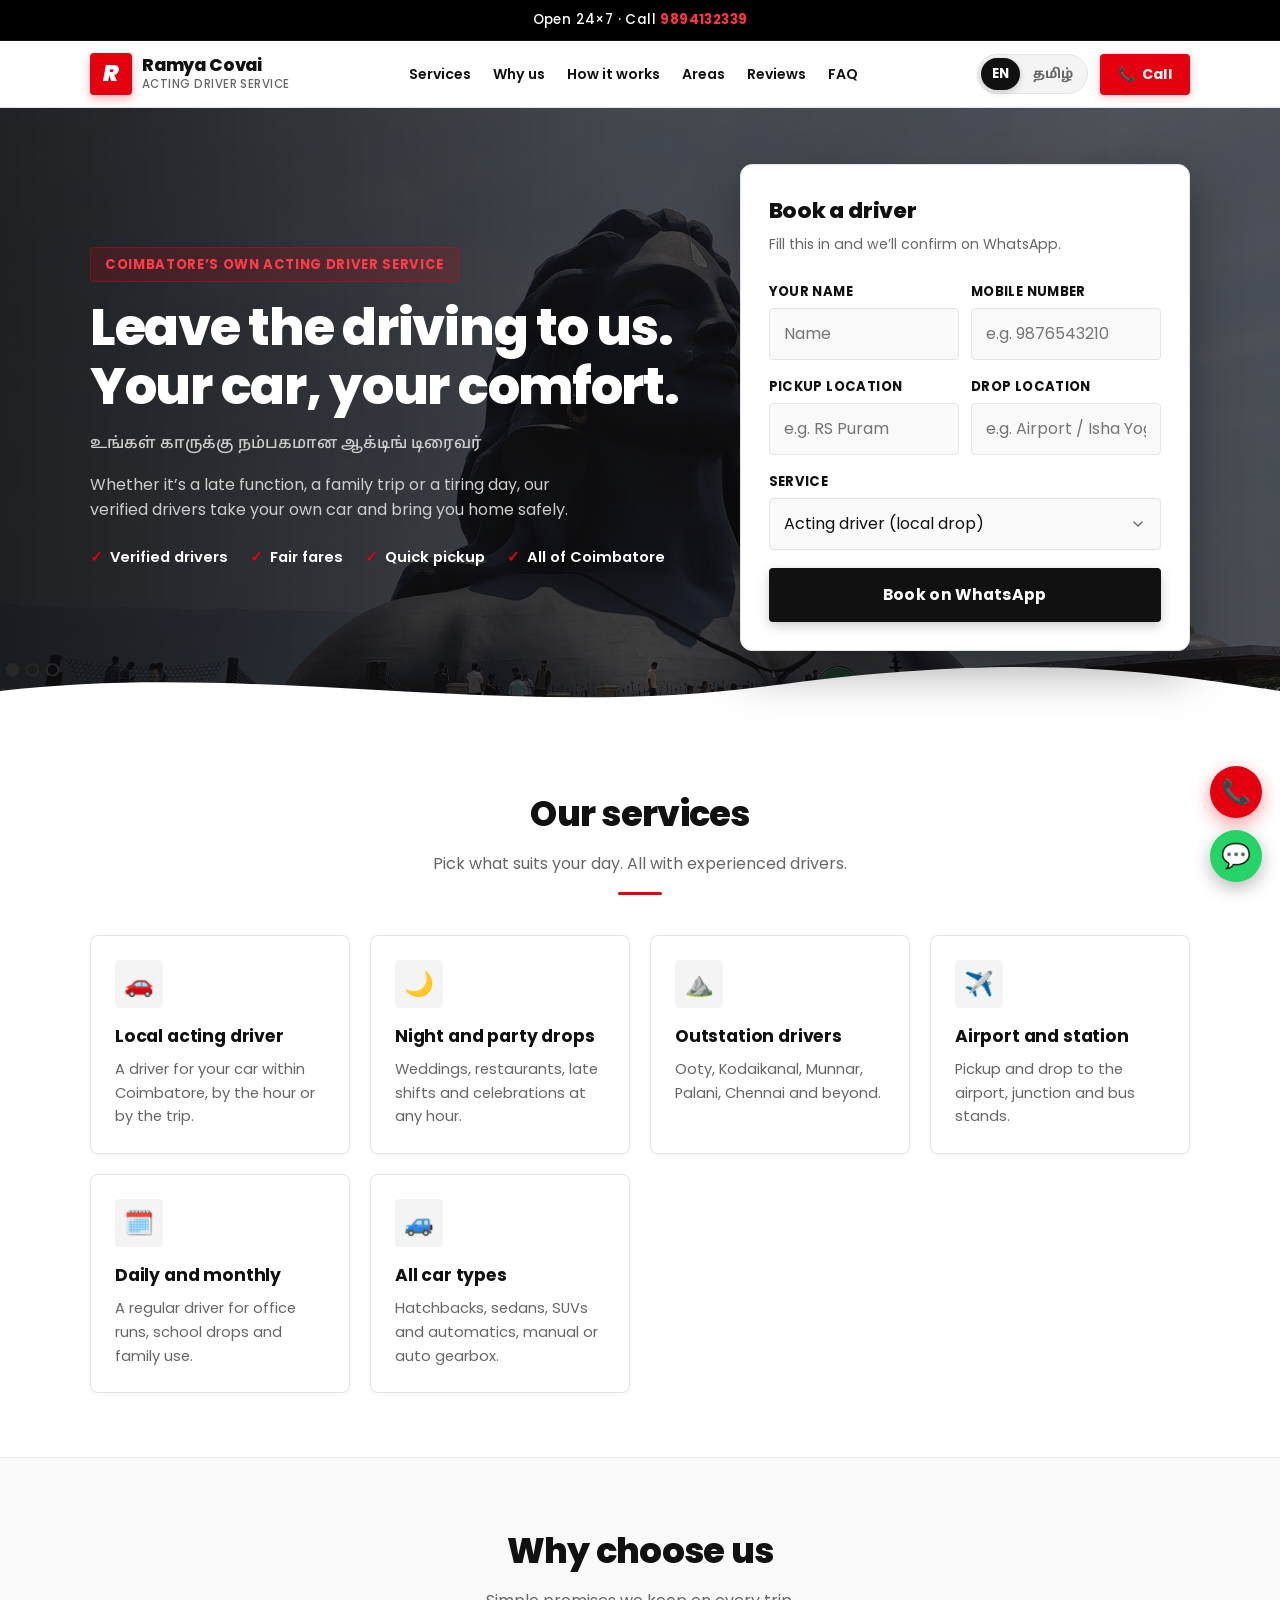
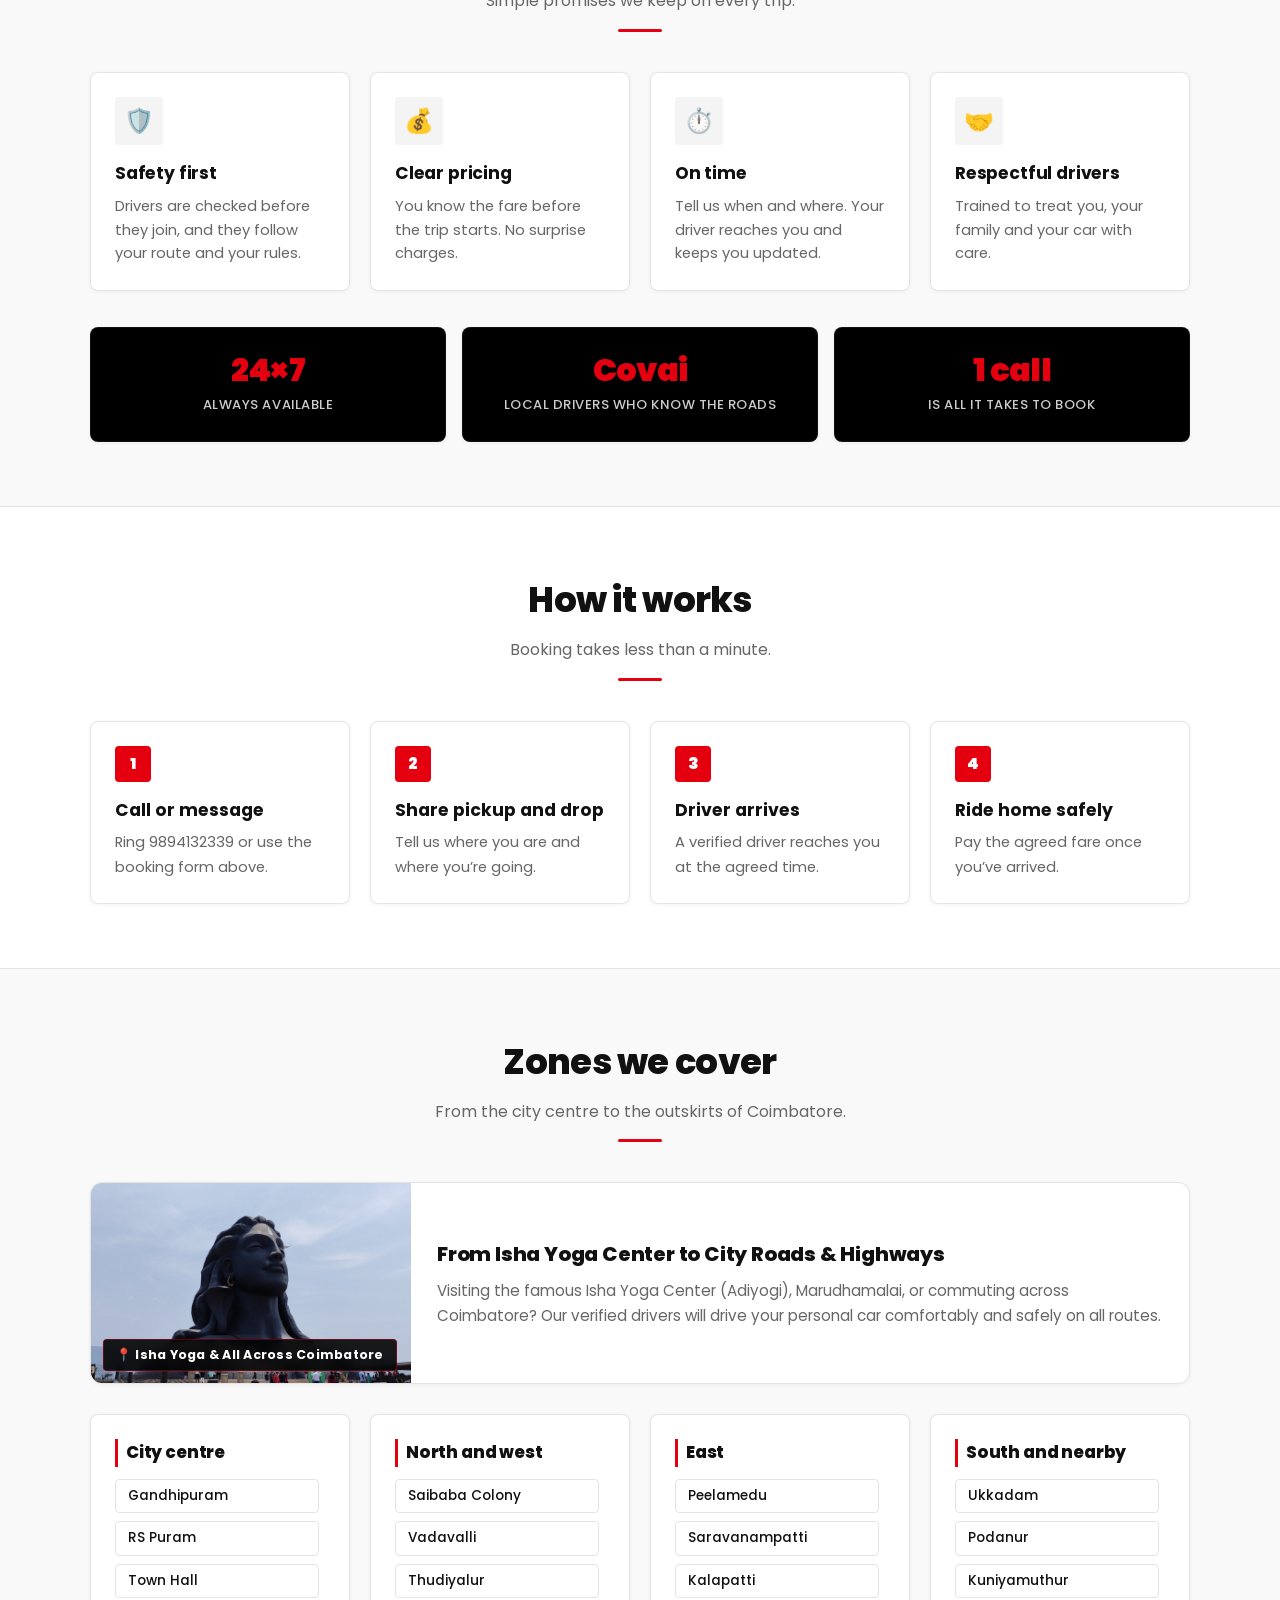
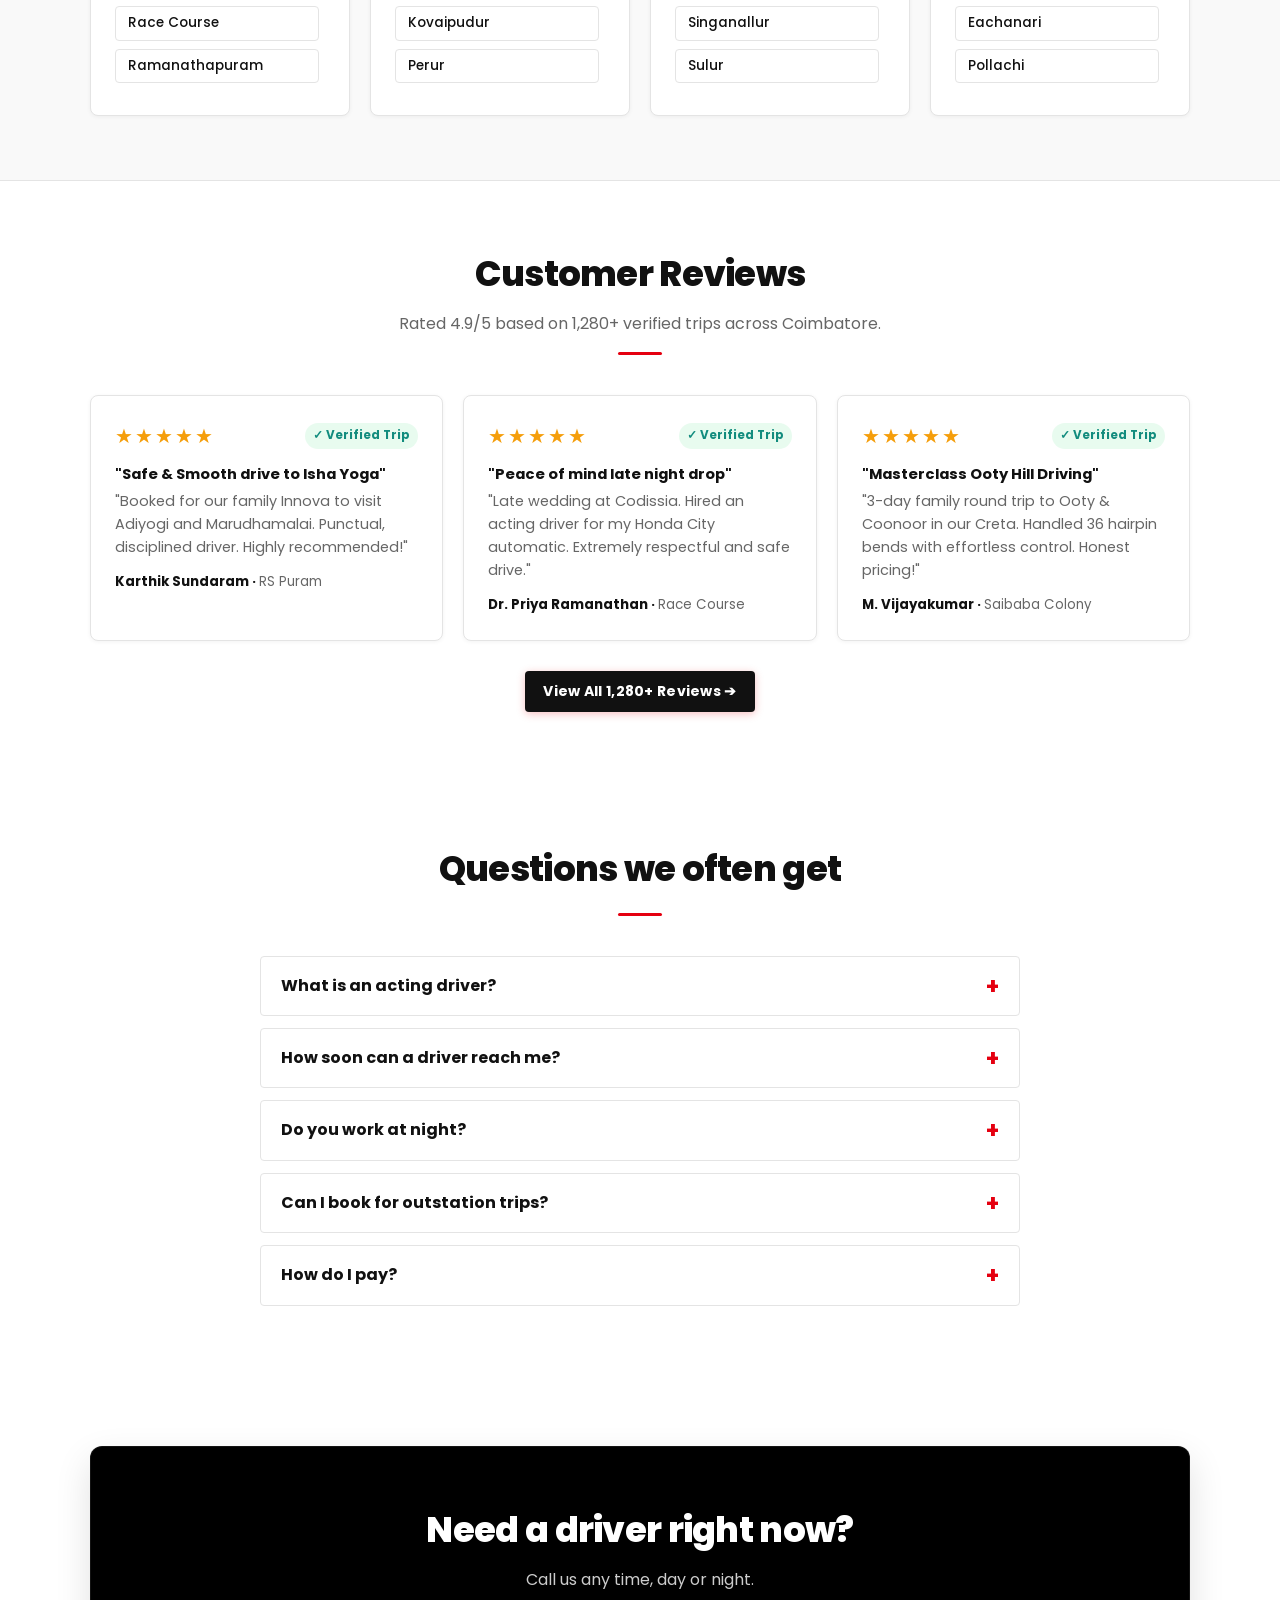
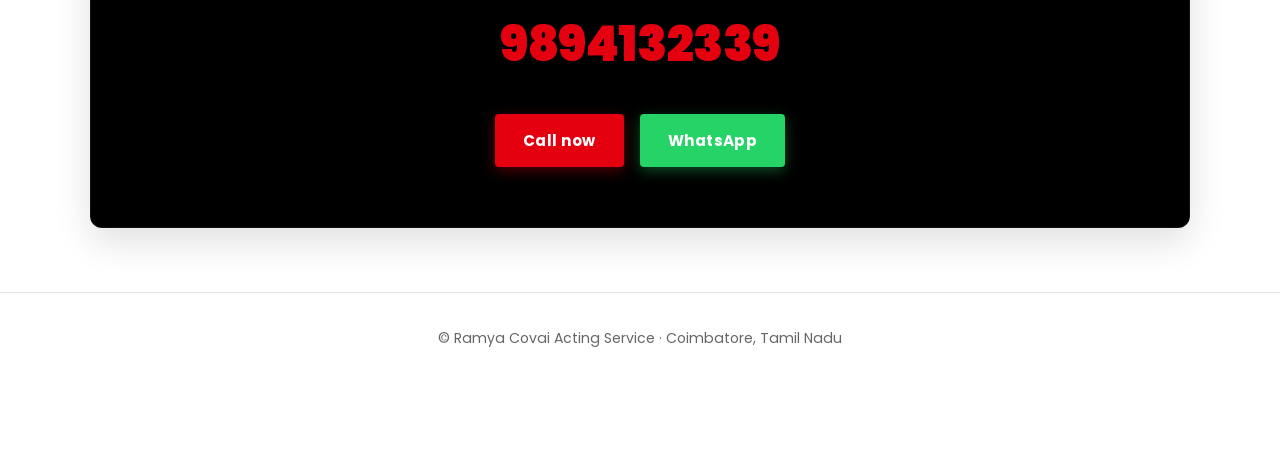
==== index.html @ 8f649f9e "first commit" ====
<!DOCTYPE html>
<html lang="en">
<head>
<meta charset="utf-8">
<meta name="viewport" content="width=device-width, initial-scale=1, viewport-fit=cover">
<title>Ramya Covai Acting Service – Acting Drivers in Coimbatore</title>
<meta name="description" content="Book a trusted acting driver in Coimbatore for your own car. Call or WhatsApp 9894132339. Available 24/7.">
<link rel="preconnect" href="https://fonts.googleapis.com">
<link rel="preconnect" href="https://fonts.gstatic.com" crossorigin>
<link rel="stylesheet" href="https://fonts.googleapis.com/css2?family=Noto+Sans+Tamil:wght@400;500;600;700;800&family=Poppins:wght@400;600;700;800&display=swap">
<link rel="stylesheet" href="style.css">
</head>
<body>
<div class="top">Open 24×7 · Call <a href="tel:+919894132339">9894132339</a></div>
<nav id="navbar">
  <div class="wrap nav-container">
    <a class="logo" href="#top">
      <i>R</i>
      <div class="logo-text">
        <span class="logo-brand">Ramya Covai</span>
        <small class="logo-sub">Acting Driver Service</small>
      </div>
    </a>
    
    <div class="nav-menu" id="navMenu">
      <div class="links">
        <a href="#services">Services</a>
        <a href="#why">Why us</a>
        <a href="#how">How it works</a>
        <a href="#zones">Areas</a>
        <a href="reviews.html">Reviews</a>
        <a href="#faq">FAQ</a>
      </div>
    </div>

    <div class="nav-actions">
      <div class="lang-switcher" aria-label="Language Switcher">
        <a href="index.html" class="lang-btn active" title="English">EN</a>
        <a href="tamil.html" class="lang-btn" title="தமிழ் (Tamil)">தமிழ்</a>
      </div>
      <a class="pill nav-call" href="tel:+919894132339" title="Call">
        <span class="call-icon">📞</span>
        <span class="call-text">Call</span>
      </a>
      <button class="nav-toggle" id="navToggle" aria-label="Toggle menu" aria-expanded="false">
        <span class="bar"></span>
        <span class="bar"></span>
        <span class="bar"></span>
      </button>
    </div>
  </div>
</nav>

<div class="hero" id="top">
  <div class="wrap">
    <div>
      <span class="tag">Coimbatore’s own acting driver service</span>
      <h1>Leave the driving to us. Your car, your comfort.</h1>
      <p class="ta">உங்கள் காருக்கு நம்பகமான ஆக்டிங் டிரைவர்</p>
      <p>Whether it’s a late function, a family trip or a tiring day, our verified drivers take your own car and bring you home safely.</p>
      <ul class="ticks">
        <li>Verified drivers</li>
        <li>Fair fares</li>
        <li>Quick pickup</li>
        <li>All of Coimbatore</li>
      </ul>
    </div>
    <div class="form">
      <h2>Book a driver</h2>
      <p>Fill this in and we’ll confirm on WhatsApp.</p>
      
      <div class="form-row">
        <div class="form-group">
          <label for="n">Your name</label>
          <input id="n" type="text" placeholder="Name" autocomplete="name">
        </div>
        <div class="form-group">
          <label for="p">Mobile number</label>
          <input id="p" type="tel" placeholder="e.g. 9876543210" autocomplete="tel">
        </div>
      </div>

      <div class="form-row">
        <div class="form-group">
          <label for="l">Pickup location</label>
          <input id="l" type="text" placeholder="e.g. RS Puram">
        </div>
        <div class="form-group">
          <label for="d">Drop location</label>
          <input id="d" type="text" placeholder="e.g. Airport / Isha Yoga">
        </div>
      </div>

      <div class="form-group">
        <label for="s">Service</label>
        <select id="s">
          <option>Acting driver (local drop)</option>
          <option>Night / party drop</option>
          <option>Outstation trip</option>
          <option>Airport / railway station</option>
          <option>Daily or monthly driver</option>
        </select>
      </div>

      <button class="go" id="book">Book on WhatsApp</button>
    </div>
  </div>
  <svg class="road" viewBox="0 0 1000 70" preserveAspectRatio="none" aria-hidden="true">
    <path d="M0 40 C200 10 400 70 600 35 S900 20 1000 40 V70 H0Z" fill="var(--bg)"/>
  </svg>
</div>

<section id="services">
  <div class="wrap">
    <div class="h">
      <h2>Our services</h2>
      <p>Pick what suits your day. All with experienced drivers.</p>
      <b></b>
    </div>
    <div class="grid">
      <div class="card">
        <div class="ic">🚗</div>
        <h3>Local acting driver</h3>
        <p>A driver for your car within Coimbatore, by the hour or by the trip.</p>
      </div>
      <div class="card">
        <div class="ic">🌙</div>
        <h3>Night and party drops</h3>
        <p>Weddings, restaurants, late shifts and celebrations at any hour.</p>
      </div>
      <div class="card">
        <div class="ic">⛰️</div>
        <h3>Outstation drivers</h3>
        <p>Ooty, Kodaikanal, Munnar, Palani, Chennai and beyond.</p>
      </div>
      <div class="card">
        <div class="ic">✈️</div>
        <h3>Airport and station</h3>
        <p>Pickup and drop to the airport, junction and bus stands.</p>
      </div>
      <div class="card">
        <div class="ic">🗓️</div>
        <h3>Daily and monthly</h3>
        <p>A regular driver for office runs, school drops and family use.</p>
      </div>
      <div class="card">
        <div class="ic">🚙</div>
        <h3>All car types</h3>
        <p>Hatchbacks, sedans, SUVs and automatics, manual or auto gearbox.</p>
      </div>
    </div>
  </div>
</section>

<section class="alt" id="why">
  <div class="wrap">
    <div class="h">
      <h2>Why choose us</h2>
      <p>Simple promises we keep on every trip.</p>
      <b></b>
    </div>
    <div class="grid">
      <div class="card">
        <div class="ic">🛡️</div>
        <h3>Safety first</h3>
        <p>Drivers are checked before they join, and they follow your route and your rules.</p>
      </div>
      <div class="card">
        <div class="ic">💰</div>
        <h3>Clear pricing</h3>
        <p>You know the fare before the trip starts. No surprise charges.</p>
      </div>
      <div class="card">
        <div class="ic">⏱️</div>
        <h3>On time</h3>
        <p>Tell us when and where. Your driver reaches you and keeps you updated.</p>
      </div>
      <div class="card">
        <div class="ic">🤝</div>
        <h3>Respectful drivers</h3>
        <p>Trained to treat you, your family and your car with care.</p>
      </div>
    </div>
    <div class="stats">
      <div class="stat"><strong>24×7</strong><span>Always available</span></div>
      <div class="stat"><strong>Covai</strong><span>Local drivers who know the roads</span></div>
      <div class="stat"><strong>1 call</strong><span>Is all it takes to book</span></div>
    </div>
  </div>
</section>

<section id="how">
  <div class="wrap">
    <div class="h">
      <h2>How it works</h2>
      <p>Booking takes less than a minute.</p>
      <b></b>
    </div>
    <div class="steps">
      <div class="step">
        <h3>Call or message</h3>
        <p>Ring 9894132339 or use the booking form above.</p>
      </div>
      <div class="step">
        <h3>Share pickup and drop</h3>
        <p>Tell us where you are and where you’re going.</p>
      </div>
      <div class="step">
        <h3>Driver arrives</h3>
        <p>A verified driver reaches you at the agreed time.</p>
      </div>
      <div class="step">
        <h3>Ride home safely</h3>
        <p>Pay the agreed fare once you’ve arrived.</p>
      </div>
    </div>
  </div>
</section>

<section class="alt" id="zones">
  <div class="wrap">
    <div class="h">
      <h2>Zones we cover</h2>
      <p>From the city centre to the outskirts of Coimbatore.</p>
      <b></b>
    </div>

    <!-- Coimbatore City & Isha Yoga Showcase Banner -->
    <div class="city-banner">
      <div class="city-banner-img">
        <img src="images/isha-yogi-hero.jpg" alt="Isha Yoga Adiyogi Center Coimbatore - Ramya Covai Acting Drivers" loading="lazy">
        <span class="city-badge">📍 Isha Yoga & All Across Coimbatore</span>
      </div>
      <div class="city-banner-content">
        <h3>From Isha Yoga Center to City Roads & Highways</h3>
        <p>Visiting the famous Isha Yoga Center (Adiyogi), Marudhamalai, or commuting across Coimbatore? Our verified drivers will drive your personal car comfortably and safely on all routes.</p>
      </div>
    </div>

    <div class="zones">
      <div class="card zone">
        <h3>City centre</h3>
        <span>Gandhipuram</span><span>RS Puram</span><span>Town Hall</span><span>Race Course</span><span>Ramanathapuram</span>
      </div>
      <div class="card zone">
        <h3>North and west</h3>
        <span>Saibaba Colony</span><span>Vadavalli</span><span>Thudiyalur</span><span>Kovaipudur</span><span>Perur</span>
      </div>
      <div class="card zone">
        <h3>East</h3>
        <span>Peelamedu</span><span>Saravanampatti</span><span>Kalapatti</span><span>Singanallur</span><span>Sulur</span>
      </div>
      <div class="card zone">
        <h3>South and nearby</h3>
        <span>Ukkadam</span><span>Podanur</span><span>Kuniyamuthur</span><span>Eachanari</span><span>Pollachi</span>
      </div>
    </div>
  </div>
</section>

<section id="reviews">
  <div class="wrap">
    <div class="h">
      <h2>Customer Reviews</h2>
      <p>Rated 4.9/5 based on 1,280+ verified trips across Coimbatore.</p>
      <b></b>
    </div>
    <div class="grid" style="grid-template-columns: repeat(auto-fit, minmax(280px, 1fr));">
      <div class="card">
        <div style="display:flex; justify-content:space-between; align-items:center; margin-bottom:10px;">
          <div class="stars" style="margin:0;">★★★★★</div>
          <span class="verified-tag">✓ Verified Trip</span>
        </div>
        <p style="font-weight:700; color:var(--ink); margin-bottom:4px;">"Safe & Smooth drive to Isha Yoga"</p>
        <p style="font-size:0.9rem; color:var(--muted); margin-bottom:12px;">"Booked for our family Innova to visit Adiyogi and Marudhamalai. Punctual, disciplined driver. Highly recommended!"</p>
        <small style="color:var(--ink); font-weight:700;">Karthik Sundaram · <span style="color:var(--muted); font-weight:400;">RS Puram</span></small>
      </div>

      <div class="card">
        <div style="display:flex; justify-content:space-between; align-items:center; margin-bottom:10px;">
          <div class="stars" style="margin:0;">★★★★★</div>
          <span class="verified-tag">✓ Verified Trip</span>
        </div>
        <p style="font-weight:700; color:var(--ink); margin-bottom:4px;">"Peace of mind late night drop"</p>
        <p style="font-size:0.9rem; color:var(--muted); margin-bottom:12px;">"Late wedding at Codissia. Hired an acting driver for my Honda City automatic. Extremely respectful and safe drive."</p>
        <small style="color:var(--ink); font-weight:700;">Dr. Priya Ramanathan · <span style="color:var(--muted); font-weight:400;">Race Course</span></small>
      </div>

      <div class="card">
        <div style="display:flex; justify-content:space-between; align-items:center; margin-bottom:10px;">
          <div class="stars" style="margin:0;">★★★★★</div>
          <span class="verified-tag">✓ Verified Trip</span>
        </div>
        <p style="font-weight:700; color:var(--ink); margin-bottom:4px;">"Masterclass Ooty Hill Driving"</p>
        <p style="font-size:0.9rem; color:var(--muted); margin-bottom:12px;">"3-day family round trip to Ooty & Coonoor in our Creta. Handled 36 hairpin bends with effortless control. Honest pricing!"</p>
        <small style="color:var(--ink); font-weight:700;">M. Vijayakumar · <span style="color:var(--muted); font-weight:400;">Saibaba Colony</span></small>
      </div>
    </div>
    <div style="text-align: center; margin-top: 30px;">
      <a href="reviews.html" class="pill" style="background:var(--dark); color:#fff;">View All 1,280+ Reviews ➔</a>
    </div>
  </div>
</section>

<section id="faq">
  <div class="wrap">
    <div class="h">
      <h2>Questions we often get</h2>
      <b></b>
    </div>
    <details>
      <summary>What is an acting driver?</summary>
      <p>A professional driver who drives your own car for you, so you can travel without driving yourself.</p>
    </details>
    <details>
      <summary>How soon can a driver reach me?</summary>
      <p>It depends on your area and the time of day. Call 9894132339 and we’ll tell you the pickup time right away.</p>
    </details>
    <details>
      <summary>Do you work at night?</summary>
      <p>Yes. We are available 24×7, including late nights and early mornings.</p>
    </details>
    <details>
      <summary>Can I book for outstation trips?</summary>
      <p>Yes. Tell us your route and number of days and we’ll quote a fair price.</p>
    </details>
    <details>
      <summary>How do I pay?</summary>
      <p>You pay the agreed fare at the end of the trip. Confirm the payment method when you book.</p>
    </details>
  </div>
</section>

<section>
  <div class="wrap">
    <div class="cta">
      <h2>Need a driver right now?</h2>
      <p>Call us any time, day or night.</p>
      <a class="n" href="tel:+919894132339">9894132339</a>
      <a class="b c1" href="tel:+919894132339">Call now</a>
      <a class="b c2" href="https://wa.me/919894132339?text=Hi%2C%20I%20need%20an%20acting%20driver%20in%20Coimbatore">WhatsApp</a>
    </div>
  </div>
</section>

<footer>
  <div class="wrap">© Ramya Covai Acting Service · Coimbatore, Tamil Nadu</div>
</footer>

<div class="wa">
  <a class="p" href="tel:+919894132339" aria-label="Call">📞</a>
  <a class="w" href="https://wa.me/919894132339?text=Hi%2C%20I%20need%20an%20acting%20driver" aria-label="WhatsApp">💬</a>
</div>

<script>
// WhatsApp booking
document.getElementById('book').addEventListener('click', function(){
  var n = document.getElementById('n').value.trim();
  var p = document.getElementById('p').value.trim();
  var l = document.getElementById('l').value.trim();
  var d = document.getElementById('d').value.trim();
  var s = document.getElementById('s').value;

  var m = '🚗 *Ramya Covai Acting Driver Booking / ஆக்டிங் டிரைவர் முன்பதிவு*' +
          '\n━━━━━━━━━━━━━━━━━━━━' +
          (n ? '\n👤 *Name / பெயர்:* ' + n : '') +
          (p ? '\n📱 *Mobile / மொபைல்:* ' + p : '') +
          (l ? '\n📍 *Pickup / பிக்-அப்:* ' + l : '') +
          (d ? '\n🎯 *Drop / சேருமிடம்:* ' + d : '') +
          '\n🚕 *Service / சேவை:* ' + s +
          '\n━━━━━━━━━━━━━━━━━━━━' +
          '\n_Please confirm booking & driver availability._' +
          '\n_கட்டணம் மற்றும் முன்பதிவை உறுதி செய்யவும்._';

  window.open('https://wa.me/919894132339?text=' + encodeURIComponent(m), '_blank');
});

// Mobile menu toggle
var navToggle = document.getElementById('navToggle');
var navMenu = document.getElementById('navMenu');

if (navToggle && navMenu) {
  navToggle.addEventListener('click', function() {
    var isOpen = navMenu.classList.toggle('open');
    navToggle.setAttribute('aria-expanded', isOpen ? 'true' : 'false');
  });

  // Close menu when clicking navigation link
  var navLinks = navMenu.querySelectorAll('a');
  navLinks.forEach(function(link) {
    link.addEventListener('click', function() {
      navMenu.classList.remove('open');
      navToggle.setAttribute('aria-expanded', 'false');
    });
  });

  // Close menu when clicking outside
  document.addEventListener('click', function(e) {
    if (!navMenu.contains(e.target) && !navToggle.contains(e.target)) {
      navMenu.classList.remove('open');
      navToggle.setAttribute('aria-expanded', 'false');
    }
  });
}
</script>
</body>
</html>
---- style.css ----
/* ==========================================================================
   Ramya Covai Acting Service - Complete Responsive Stylesheet
   Design System: H&M-Inspired Minimalist Editorial Aesthetic
   Universal Cross-Device Compatibility (Mobile, Tablet, Desktop, iPad, 4K)
   ========================================================================== */

/* --------------------------------------------------------------------------
   1. Design Tokens & CSS Variables
   -------------------------------------------------------------------------- */
:root {
  /* H&M Signature Brand Colors */
  --hm-red: #e50010;
  --hm-red-hover: #c7000e;
  --hm-red-subtle: rgba(229, 0, 16, 0.08);
  --hm-red-border: rgba(229, 0, 16, 0.28);

  --bg: #ffffff;
  --bg-subtle: #f9f9f9;
  --card: #ffffff;
  --card-translucent: rgba(255, 255, 255, 0.96);
  --ink: #111111;
  --muted: #666666;
  --line: #e4e4e4;
  --line-light: #f0f0f0;
  --dark: #111111;
  --dark2: #000000;

  /* Semantic Accent Tokens */
  --sun: #e50010;
  --sun-hover: #c7000e;
  --leaf: #111111;
  --leaf-hover: #e50010;
  --soft: #f4f4f4;
  --wa-green: #25d366;
  --wa-hover: #20bd5a;

  /* Radii & Shadows */
  --radius-sm: 4px;
  --radius-md: 8px;
  --radius-lg: 12px;
  --radius-xl: 16px;
  --radius-full: 9999px;

  --shadow-sm: 0 1px 4px rgba(0, 0, 0, 0.05);
  --shadow-md: 0 4px 16px rgba(0, 0, 0, 0.08);
  --shadow-lg: 0 14px 36px rgba(0, 0, 0, 0.12);
  --transition: all 0.22s cubic-bezier(0.2, 0.8, 0.2, 1);

  /* Touch Target */
  --touch-target: 44px;
}

@media (prefers-color-scheme: dark) {
  :root:not([data-theme="light"]) {
    --bg: #121212;
    --bg-subtle: #181818;
    --card: #1c1c1c;
    --card-translucent: rgba(28, 28, 28, 0.96);
    --ink: #f5f5f5;
    --muted: #9e9e9e;
    --line: #2e2e2e;
    --line-light: #242424;
    --dark: #111111;
    --dark2: #050505;
    --sun: #ff2b38;
    --sun-hover: #e50010;
    --leaf: #ffffff;
    --leaf-hover: #ff2b38;
    --soft: #242424;
    --shadow-sm: 0 1px 4px rgba(0, 0, 0, 0.35);
    --shadow-md: 0 6px 18px rgba(0, 0, 0, 0.45);
    --shadow-lg: 0 16px 36px rgba(0, 0, 0, 0.6);
  }
}

/* --------------------------------------------------------------------------
   2. Base, Reset & Universal Responsive Container
   -------------------------------------------------------------------------- */
*,
*::before,
*::after {
  box-sizing: border-box;
  -webkit-tap-highlight-color: transparent;
}

html {
  scroll-behavior: smooth;
  scroll-padding-top: 74px;
  overflow-x: hidden;
  width: 100%;
}

body {
  margin: 0;
  padding: 0;
  width: 100%;
  overflow-x: hidden;
  position: relative;
  background: var(--bg);
  color: var(--ink);
  font-family: "Poppins", "Noto Sans Tamil", -apple-system, BlinkMacSystemFont, "Segoe UI", Roboto, Arial, sans-serif;
  line-height: 1.65;
  -webkit-font-smoothing: antialiased;
  -moz-osx-font-smoothing: grayscale;
  text-rendering: optimizeLegibility;
}

a {
  color: inherit;
  text-decoration: none;
  transition: var(--transition);
}

img, svg {
  max-width: 100%;
  height: auto;
  display: block;
}

.wrap {
  width: 100%;
  max-width: 1140px;
  margin: 0 auto;
  padding: 0 20px;
}

@media (max-width: 600px) {
  .wrap {
    padding: 0 16px;
  }
}

@media (max-width: 360px) {
  .wrap {
    padding: 0 12px;
  }
}

/* --------------------------------------------------------------------------
   3. Top Announcement Bar
   -------------------------------------------------------------------------- */
.top {
  background: #000000;
  color: #ffffff;
  font-size: 0.84rem;
  padding: 9px 16px;
  text-align: center;
  letter-spacing: 0.03em;
  font-weight: 500;
  border-bottom: 1px solid rgba(255, 255, 255, 0.08);
}

.top a {
  color: #ff3342;
  font-weight: 700;
  text-decoration: none;
}

.top a:hover {
  text-decoration: underline;
  color: #ffffff;
}

/* --------------------------------------------------------------------------
   4. Navigation Bar (Seamless Across Desktop, Tablet & Mobile)
   -------------------------------------------------------------------------- */
nav {
  background: var(--card-translucent);
  border-bottom: 1px solid var(--line);
  position: sticky;
  top: 0;
  z-index: 100;
  backdrop-filter: blur(14px);
  -webkit-backdrop-filter: blur(14px);
  width: 100%;
  transition: var(--transition);
}

nav .nav-container {
  display: flex;
  align-items: center;
  justify-content: space-between;
  gap: 16px;
  padding-top: 12px;
  padding-bottom: 12px;
  position: relative;
  flex-wrap: nowrap;
}

/* Logo */
.logo {
  display: flex;
  align-items: center;
  gap: 10px;
  text-decoration: none;
  line-height: 1.2;
  flex-shrink: 0;
}

.logo i {
  width: 42px;
  height: 42px;
  border-radius: var(--radius-sm);
  background: var(--hm-red);
  display: grid;
  place-items: center;
  font-style: italic;
  color: #ffffff;
  font-size: 1.45rem;
  font-weight: 900;
  box-shadow: 0 4px 10px rgba(229, 0, 16, 0.3);
  flex-shrink: 0;
  letter-spacing: -0.04em;
}

.logo-text {
  display: flex;
  flex-direction: column;
}

.logo-brand {
  font-size: 1.08rem;
  font-weight: 800;
  color: var(--ink);
  line-height: 1.15;
  letter-spacing: -0.01em;
  white-space: nowrap;
}

.logo-sub {
  font-size: 0.72rem;
  font-weight: 500;
  color: var(--muted);
  line-height: 1.2;
  margin-top: 2px;
  text-transform: uppercase;
  letter-spacing: 0.04em;
  white-space: nowrap;
}

/* Desktop Menu Links */
.nav-menu {
  display: flex;
  align-items: center;
}

.links {
  display: flex;
  gap: 22px;
  align-items: center;
  font-weight: 600;
  font-size: 0.88rem;
  white-space: nowrap;
}

.links a {
  text-decoration: none;
  color: var(--ink);
  padding: 6px 0;
  position: relative;
  transition: var(--transition);
}

.links a::after {
  content: "";
  position: absolute;
  bottom: 0;
  left: 0;
  width: 0%;
  height: 2px;
  background: var(--hm-red);
  transition: width 0.22s ease;
  border-radius: 2px;
}

.links a:hover,
.links a.active {
  color: var(--hm-red);
}

.links a:hover::after,
.links a.active::after {
  width: 100%;
}

/* Nav Actions Container */
.nav-actions {
  display: flex;
  align-items: center;
  gap: 12px;
  flex-shrink: 0;
}

/* Language Switcher */
.lang-switcher {
  display: inline-flex;
  align-items: center;
  background: var(--soft);
  border: 1px solid var(--line);
  border-radius: var(--radius-full);
  padding: 3px;
  gap: 2px;
  font-size: 0.82rem;
  font-weight: 700;
  flex-shrink: 0;
}

.lang-btn {
  display: inline-flex;
  align-items: center;
  justify-content: center;
  padding: 5px 11px;
  border-radius: var(--radius-full);
  color: var(--muted);
  text-decoration: none;
  transition: var(--transition);
  min-height: 28px;
  white-space: nowrap;
}

.lang-btn:hover {
  color: var(--ink);
}

.lang-btn.active {
  background: var(--dark);
  color: #ffffff;
  box-shadow: 0 2px 6px rgba(0, 0, 0, 0.2);
}

/* Emergency Call Pill Button */
.pill {
  background: var(--hm-red);
  color: #ffffff;
  text-decoration: none;
  font-weight: 700;
  padding: 9px 18px;
  border-radius: var(--radius-sm);
  box-shadow: 0 2px 8px rgba(229, 0, 16, 0.25);
  transition: var(--transition);
  display: inline-flex;
  align-items: center;
  justify-content: center;
  gap: 6px;
  white-space: nowrap;
  font-size: 0.88rem;
  letter-spacing: 0.02em;
  flex-shrink: 0;
  min-height: 38px;
}

.pill:hover {
  background: var(--hm-red-hover);
  transform: translateY(-1px);
  box-shadow: 0 4px 14px rgba(229, 0, 16, 0.35);
  color: #ffffff;
}

/* Mobile Hamburger Toggle Button */
.nav-toggle {
  display: none;
  flex-direction: column;
  justify-content: center;
  align-items: center;
  width: 40px;
  height: 40px;
  background: var(--soft);
  border: 1px solid var(--line);
  border-radius: var(--radius-sm);
  cursor: pointer;
  padding: 8px;
  gap: 5px;
  transition: var(--transition);
  flex-shrink: 0;
}

.nav-toggle:hover {
  background: var(--card);
}

.nav-toggle .bar {
  width: 20px;
  height: 2px;
  background-color: var(--ink);
  border-radius: 2px;
  transition: transform 0.3s ease, opacity 0.3s ease;
}

.nav-toggle[aria-expanded="true"] .bar:nth-child(1) {
  transform: translateY(7px) rotate(45deg);
}

.nav-toggle[aria-expanded="true"] .bar:nth-child(2) {
  opacity: 0;
}

.nav-toggle[aria-expanded="true"] .bar:nth-child(3) {
  transform: translateY(-7px) rotate(-45deg);
}

/* --------------------------------------------------------------------------
   5. Hero Section (Responsive 2-Col to 1-Col Stack)
   -------------------------------------------------------------------------- */
.hero {
  background: 
    linear-gradient(to right, rgba(10, 10, 10, 0.88) 0%, rgba(15, 15, 15, 0.70) 50%, rgba(10, 10, 10, 0.65) 100%),
    url('images/coimbatore-hero.jpg') center center / cover no-repeat;
  color: #ffffff;
  position: relative;
  overflow: hidden;
  width: 100%;
}

.hero .wrap {
  display: grid;
  grid-template-columns: 1.15fr 0.85fr;
  gap: 40px;
  align-items: center;
  padding-top: 56px;
  padding-bottom: 70px;
  position: relative;
  z-index: 2;
}

.tag {
  display: inline-block;
  background: rgba(229, 0, 16, 0.16);
  color: #ff3b47;
  padding: 6px 14px;
  border-radius: var(--radius-sm);
  font-size: 0.82rem;
  font-weight: 700;
  border: 1px solid rgba(229, 0, 16, 0.4);
  text-transform: uppercase;
  letter-spacing: 0.05em;
  backdrop-filter: blur(4px);
}

h1 {
  font-size: clamp(1.8rem, 5vw, 3.2rem);
  line-height: 1.15;
  margin: 16px 0 14px;
  font-weight: 800;
  letter-spacing: -0.025em;
  word-wrap: break-word;
}

.ta {
  color: #e5e5e5;
  margin: 0 0 8px;
  font-size: 1.05rem;
  font-weight: 500;
  line-height: 1.6;
}

.hero p {
  color: #cccccc;
  max-width: 32em;
  font-size: 1rem;
  line-height: 1.6;
}

.ticks {
  list-style: none;
  padding: 0;
  margin: 22px 0 0;
  display: flex;
  flex-wrap: wrap;
  gap: 8px 22px;
  font-weight: 600;
  font-size: 0.92rem;
}

.ticks li::before {
  content: "✓ ";
  color: var(--hm-red);
  font-weight: 900;
  margin-right: 4px;
}

/* --------------------------------------------------------------------------
   6. Booking Form Card & Touch Inputs
   -------------------------------------------------------------------------- */
.form {
  background: var(--card);
  color: var(--ink);
  border-radius: var(--radius-lg);
  padding: 28px;
  box-shadow: 0 20px 48px rgba(0, 0, 0, 0.35);
  border: 1px solid var(--line);
  width: 100%;
}

.form h2 {
  margin: 0 0 4px;
  font-size: 1.35rem;
  font-weight: 800;
  letter-spacing: -0.01em;
}

.form p {
  color: var(--muted);
  margin: 0 0 16px;
  font-size: 0.88rem;
}

.form-row {
  display: grid;
  grid-template-columns: 1fr 1fr;
  gap: 12px;
}

.form-group {
  margin-bottom: 6px;
}

label {
  display: block;
  font-size: 0.82rem;
  font-weight: 700;
  margin: 10px 0 5px;
  color: var(--ink);
  text-transform: uppercase;
  letter-spacing: 0.03em;
}

input,
select,
textarea {
  width: 100%;
  padding: 12px 14px;
  border: 1px solid var(--line);
  border-radius: var(--radius-sm);
  font: inherit;
  font-size: 16px; /* Crucial: Prevents iOS Safari from auto-zooming */
  background: var(--bg-subtle);
  color: var(--ink);
  transition: var(--transition);
  min-height: 44px;
}

select {
  cursor: pointer;
  background-image: url("data:image/svg+xml,%3Csvg xmlns='http://www.w3.org/2000/svg' width='16' height='16' viewBox='0 0 24 24' fill='none' stroke='%23666666' stroke-width='2' stroke-linecap='round' stroke-linejoin='round'%3E%3Cpolyline points='6 9 12 15 18 9'%3E%3C/polyline%3E%3C/svg%3E");
  background-repeat: no-repeat;
  background-position: right 14px center;
  background-size: 16px;
  padding-right: 36px;
  -webkit-appearance: none;
  appearance: none;
}

input:focus,
select:focus,
textarea:focus {
  border-color: var(--hm-red);
  outline: none;
  box-shadow: 0 0 0 3px rgba(229, 0, 16, 0.15);
  background: var(--card);
}

.go {
  width: 100%;
  margin-top: 18px;
  border: 0;
  background: var(--dark);
  color: #ffffff;
  font: inherit;
  font-weight: 700;
  font-size: 0.98rem;
  padding: 14px;
  border-radius: var(--radius-sm);
  cursor: pointer;
  transition: var(--transition);
  box-shadow: 0 4px 12px rgba(0, 0, 0, 0.2);
  display: flex;
  align-items: center;
  justify-content: center;
  gap: 8px;
  letter-spacing: 0.02em;
  min-height: 48px;
}

.go:hover {
  background: var(--hm-red);
  transform: translateY(-1px);
  box-shadow: 0 6px 18px rgba(229, 0, 16, 0.35);
}

/* Road curve SVG transition */
.road {
  position: absolute;
  left: 0;
  right: 0;
  bottom: 0;
  width: 100%;
  height: 70px;
  opacity: 1;
  z-index: 1;
}

.road path {
  fill: var(--bg);
  transition: var(--transition);
}

/* --------------------------------------------------------------------------
   7. Sections, Headings & Flexible Grid System
   -------------------------------------------------------------------------- */
section {
  padding: 64px 0;
  width: 100%;
}

.h {
  text-align: center;
  margin-bottom: 40px;
}

.h h2 {
  font-size: clamp(1.5rem, 4vw, 2.2rem);
  margin: 0 0 8px;
  font-weight: 800;
  letter-spacing: -0.02em;
}

.h p {
  margin: 0 auto;
  color: var(--muted);
  max-width: 36em;
  font-size: 1rem;
}

.h b {
  display: block;
  width: 44px;
  height: 3px;
  background: var(--hm-red);
  border-radius: var(--radius-full);
  margin: 14px auto 0;
}

/* Universal safe auto-fit grid */
.grid {
  display: grid;
  grid-template-columns: repeat(auto-fit, minmax(min(100%, 260px), 1fr));
  gap: 20px;
  width: 100%;
}

.card {
  background: var(--card);
  border: 1px solid var(--line);
  border-radius: var(--radius-md);
  padding: 24px;
  box-shadow: var(--shadow-sm);
  transition: var(--transition);
  display: flex;
  flex-direction: column;
}

.card:hover {
  transform: translateY(-3px);
  box-shadow: var(--shadow-md);
  border-color: var(--hm-red);
}

.card .ic {
  width: 48px;
  height: 48px;
  border-radius: var(--radius-sm);
  background: var(--soft);
  display: grid;
  place-items: center;
  font-size: 1.5rem;
  margin-bottom: 14px;
  transition: var(--transition);
  flex-shrink: 0;
}

.card:hover .ic {
  background: var(--hm-red-subtle);
}

.card h3 {
  margin: 0 0 8px;
  font-size: 1.08rem;
  font-weight: 700;
  letter-spacing: -0.01em;
}

.card p {
  margin: 0;
  color: var(--muted);
  font-size: 0.92rem;
  line-height: 1.6;
}

.alt {
  background: var(--bg-subtle);
  border-top: 1px solid var(--line);
  border-bottom: 1px solid var(--line);
}

/* --------------------------------------------------------------------------
   8. Stats Section
   -------------------------------------------------------------------------- */
.stats {
  display: grid;
  grid-template-columns: repeat(auto-fit, minmax(min(100%, 180px), 1fr));
  gap: 16px;
  margin-top: 36px;
}

.stat {
  background: #000000;
  color: #ffffff;
  border-radius: var(--radius-md);
  padding: 24px 20px;
  text-align: center;
  box-shadow: var(--shadow-sm);
  border: 1px solid rgba(255, 255, 255, 0.08);
}

.stat strong {
  display: block;
  font-size: 2rem;
  font-weight: 900;
  color: var(--hm-red);
  line-height: 1.1;
  margin-bottom: 4px;
  letter-spacing: -0.02em;
}

.stat span {
  font-size: 0.82rem;
  color: #cccccc;
  text-transform: uppercase;
  letter-spacing: 0.04em;
  font-weight: 500;
}

/* --------------------------------------------------------------------------
   9. City Banner with Isha / Coimbatore Imagery
   -------------------------------------------------------------------------- */
.city-banner {
  display: grid;
  grid-template-columns: 320px 1fr;
  gap: 26px;
  background: var(--card);
  border: 1px solid var(--line);
  border-radius: var(--radius-lg);
  overflow: hidden;
  margin-bottom: 30px;
  box-shadow: var(--shadow-sm);
  align-items: center;
  transition: var(--transition);
  width: 100%;
}

.city-banner:hover {
  box-shadow: var(--shadow-md);
  border-color: var(--hm-red);
}

.city-banner-img {
  position: relative;
  height: 100%;
  min-height: 200px;
  overflow: hidden;
}

.city-banner-img img {
  width: 100%;
  height: 100%;
  object-fit: cover;
  display: block;
}

.city-badge {
  position: absolute;
  bottom: 12px;
  left: 12px;
  background: rgba(0, 0, 0, 0.88);
  color: #ffffff;
  padding: 5px 12px;
  border-radius: var(--radius-sm);
  font-size: 0.78rem;
  font-weight: 700;
  backdrop-filter: blur(6px);
  border: 1px solid rgba(229, 0, 16, 0.4);
  letter-spacing: 0.02em;
  z-index: 2;
}

.city-banner-content {
  padding: 22px 26px 22px 0;
}

.city-banner-content h3 {
  margin: 0 0 8px;
  font-size: 1.25rem;
  font-weight: 800;
  color: var(--ink);
  letter-spacing: -0.01em;
}

.city-banner-content p {
  margin: 0;
  color: var(--muted);
  font-size: 0.95rem;
  line-height: 1.6;
}

/* --------------------------------------------------------------------------
   10. Zones / Coverage Areas
   -------------------------------------------------------------------------- */
.zones {
  display: grid;
  grid-template-columns: repeat(auto-fit, minmax(min(100%, 220px), 1fr));
  gap: 20px;
  width: 100%;
}

.zone h3 {
  margin: 0 0 12px;
  font-size: 1.05rem;
  color: var(--ink);
  font-weight: 800;
  border-left: 3px solid var(--hm-red);
  padding-left: 8px;
}

.zone span {
  display: inline-block;
  background: var(--card);
  border: 1px solid var(--line);
  border-radius: var(--radius-sm);
  padding: 5px 12px;
  margin: 0 6px 8px 0;
  font-size: 0.85rem;
  font-weight: 500;
  color: var(--ink);
  transition: var(--transition);
  word-break: break-word;
}

.zone span:hover {
  border-color: var(--hm-red);
  color: var(--hm-red);
  background: var(--card);
}

/* --------------------------------------------------------------------------
   11. How It Works Steps
   -------------------------------------------------------------------------- */
.steps {
  display: grid;
  grid-template-columns: repeat(auto-fit, minmax(min(100%, 220px), 1fr));
  gap: 20px;
  counter-reset: s;
  width: 100%;
}

.step {
  background: var(--card);
  border: 1px solid var(--line);
  border-radius: var(--radius-md);
  padding: 24px;
  position: relative;
  box-shadow: var(--shadow-sm);
  transition: var(--transition);
}

.step:hover {
  transform: translateY(-3px);
  box-shadow: var(--shadow-md);
  border-color: var(--hm-red);
}

.step::before {
  counter-increment: s;
  content: counter(s);
  width: 36px;
  height: 36px;
  border-radius: var(--radius-sm);
  background: var(--hm-red);
  color: #ffffff;
  font-weight: 900;
  display: grid;
  place-items: center;
  margin-bottom: 14px;
  font-size: 1rem;
}

.step h3 {
  margin: 0 0 6px;
  font-size: 1.08rem;
  font-weight: 700;
}

.step p {
  margin: 0;
  color: var(--muted);
  font-size: 0.92rem;
}

/* --------------------------------------------------------------------------
   12. FAQ Accordions
   -------------------------------------------------------------------------- */
details {
  background: var(--card);
  border: 1px solid var(--line);
  border-radius: var(--radius-sm);
  margin: 0 auto 12px;
  max-width: 760px;
  width: 100%;
  overflow: hidden;
  transition: var(--transition);
}

details[open] {
  border-color: var(--dark);
  box-shadow: var(--shadow-sm);
}

summary {
  cursor: pointer;
  padding: 16px 20px;
  font-weight: 700;
  list-style: none;
  display: flex;
  justify-content: space-between;
  align-items: center;
  gap: 12px;
  user-select: none;
  min-height: 48px;
}

summary::-webkit-details-marker {
  display: none;
}

summary::after {
  content: "+";
  font-size: 1.4rem;
  font-weight: 700;
  color: var(--hm-red);
  line-height: 1;
  transition: var(--transition);
  flex-shrink: 0;
}

details[open] summary::after {
  content: "–";
}

details p {
  margin: 0;
  padding: 0 20px 18px;
  color: var(--muted);
  font-size: 0.95rem;
  line-height: 1.6;
}

/* --------------------------------------------------------------------------
   13. CTA Section
   -------------------------------------------------------------------------- */
.cta {
  background: #000000;
  color: #ffffff;
  border-radius: var(--radius-lg);
  padding: 54px 24px;
  text-align: center;
  box-shadow: var(--shadow-lg);
  border: 1px solid rgba(255, 255, 255, 0.08);
  width: 100%;
}

.cta h2 {
  margin: 0 0 8px;
  font-size: clamp(1.5rem, 4vw, 2.2rem);
  font-weight: 800;
  letter-spacing: -0.02em;
}

.cta p {
  margin: 0 0 8px;
  color: #cccccc;
  font-size: 1rem;
}

.cta .n {
  display: block;
  font-size: clamp(1.9rem, 6vw, 3rem);
  font-weight: 900;
  color: var(--hm-red);
  text-decoration: none;
  margin: 12px 0 24px;
  letter-spacing: -0.01em;
  transition: var(--transition);
  word-break: break-all;
}

.cta .n:hover {
  transform: scale(1.03);
  color: #ff3b47;
}

.cta .b {
  display: inline-block;
  margin: 6px;
  padding: 14px 28px;
  border-radius: var(--radius-sm);
  font-weight: 700;
  text-decoration: none;
  transition: var(--transition);
  font-size: 0.95rem;
  letter-spacing: 0.02em;
  min-height: 48px;
}

.cta .c1 {
  background: var(--hm-red);
  color: #ffffff;
  box-shadow: 0 4px 14px rgba(229, 0, 16, 0.35);
}

.cta .c1:hover {
  background: var(--hm-red-hover);
  transform: translateY(-2px);
}

.cta .c2 {
  background: var(--wa-green);
  color: #ffffff;
  box-shadow: 0 4px 14px rgba(37, 211, 102, 0.35);
}

.cta .c2:hover {
  background: var(--wa-hover);
  transform: translateY(-2px);
}

/* --------------------------------------------------------------------------
   14. Customer Reviews Component Styles
   -------------------------------------------------------------------------- */
.reviews-hero {
  background: 
    linear-gradient(to right, rgba(10, 10, 10, 0.90) 0%, rgba(18, 18, 18, 0.85) 100%),
    url('images/coimbatore-hero.jpg') center center / cover no-repeat;
  color: #ffffff;
  padding: 50px 0 55px;
  text-align: center;
  width: 100%;
}

.reviews-hero h1 {
  margin: 0 0 10px;
  font-size: clamp(1.8rem, 5vw, 2.8rem);
}

.reviews-hero p {
  color: #cccccc;
  margin: 0 auto;
  max-width: 36em;
  font-size: 1.05rem;
}

.rating-overview {
  display: grid;
  grid-template-columns: 260px 1fr 260px;
  gap: 24px;
  background: var(--card);
  border: 1px solid var(--line);
  border-radius: var(--radius-lg);
  padding: 30px;
  margin: -35px auto 40px;
  max-width: 1080px;
  width: 100%;
  box-shadow: var(--shadow-lg);
  position: relative;
  z-index: 10;
  align-items: center;
}

.rating-score-box {
  text-align: center;
  border-right: 1px solid var(--line);
  padding-right: 18px;
}

.rating-big {
  font-size: 3.4rem;
  font-weight: 900;
  line-height: 1;
  color: var(--ink);
  letter-spacing: -0.03em;
}

.stars {
  color: #f59e0b;
  font-size: 1.25rem;
  letter-spacing: 2px;
  margin: 6px 0 4px;
}

.rating-count {
  color: var(--muted);
  font-size: 0.84rem;
  font-weight: 600;
}

.rating-bars {
  display: flex;
  flex-direction: column;
  gap: 8px;
}

.rating-bar-row {
  display: flex;
  align-items: center;
  gap: 12px;
  font-size: 0.84rem;
  font-weight: 600;
  color: var(--muted);
}

.bar-track {
  flex: 1;
  height: 8px;
  background: var(--soft);
  border-radius: 999px;
  overflow: hidden;
}

.bar-fill {
  height: 100%;
  background: var(--hm-red);
  border-radius: 999px;
}

.rating-cta-box {
  text-align: center;
  border-left: 1px solid var(--line);
  padding-left: 18px;
}

.rating-cta-box h3 {
  margin: 0 0 6px;
  font-size: 1.1rem;
  font-weight: 800;
}

.rating-cta-box p {
  margin: 0 0 14px;
  font-size: 0.85rem;
  color: var(--muted);
}

.btn-write-review {
  display: inline-block;
  background: var(--dark);
  color: #ffffff;
  padding: 11px 20px;
  border-radius: var(--radius-sm);
  font-weight: 700;
  font-size: 0.88rem;
  border: 0;
  cursor: pointer;
  transition: var(--transition);
  text-transform: uppercase;
  letter-spacing: 0.03em;
  min-height: 44px;
}

.btn-write-review:hover {
  background: var(--hm-red);
  transform: translateY(-1px);
}

.review-filters {
  display: flex;
  flex-wrap: wrap;
  gap: 10px;
  margin-bottom: 28px;
  justify-content: center;
}

.filter-btn {
  background: var(--card);
  border: 1px solid var(--line);
  color: var(--muted);
  font-weight: 700;
  font-size: 0.85rem;
  padding: 8px 18px;
  border-radius: var(--radius-full);
  cursor: pointer;
  transition: var(--transition);
  min-height: 38px;
}

.filter-btn:hover {
  border-color: var(--ink);
  color: var(--ink);
}

.filter-btn.active {
  background: var(--dark);
  color: #ffffff;
  border-color: var(--dark);
  box-shadow: 0 2px 8px rgba(0, 0, 0, 0.15);
}

.reviews-grid {
  display: grid;
  grid-template-columns: repeat(auto-fit, minmax(min(100%, 300px), 1fr));
  gap: 22px;
  margin-bottom: 50px;
  width: 100%;
}

.review-card {
  background: var(--card);
  border: 1px solid var(--line);
  border-radius: var(--radius-md);
  padding: 24px;
  box-shadow: var(--shadow-sm);
  display: flex;
  flex-direction: column;
  justify-content: space-between;
  transition: var(--transition);
}

.review-card:hover {
  transform: translateY(-3px);
  box-shadow: var(--shadow-md);
  border-color: var(--hm-red);
}

.review-card-header {
  display: flex;
  align-items: center;
  gap: 12px;
  margin-bottom: 12px;
}

.reviewer-avatar {
  width: 44px;
  height: 44px;
  border-radius: 50%;
  background: var(--dark);
  color: #ffffff;
  display: grid;
  place-items: center;
  font-weight: 800;
  font-size: 1.1rem;
  flex-shrink: 0;
  border: 2px solid var(--hm-red);
}

.reviewer-meta {
  flex: 1;
  min-width: 0;
}

.reviewer-name {
  font-weight: 800;
  font-size: 1rem;
  color: var(--ink);
  margin-bottom: 2px;
  white-space: nowrap;
  overflow: hidden;
  text-overflow: ellipsis;
}

.reviewer-location {
  font-size: 0.8rem;
  color: var(--muted);
}

.verified-tag {
  display: inline-flex;
  align-items: center;
  gap: 4px;
  background: rgba(37, 211, 102, 0.1);
  color: #128c7e;
  font-size: 0.74rem;
  font-weight: 700;
  padding: 3px 8px;
  border-radius: var(--radius-full);
  flex-shrink: 0;
}

.review-rating-row {
  display: flex;
  align-items: center;
  justify-content: space-between;
  margin-bottom: 10px;
}

.review-date {
  font-size: 0.78rem;
  color: var(--muted);
}

.review-trip-badge {
  display: inline-block;
  background: var(--soft);
  color: var(--ink);
  font-size: 0.78rem;
  font-weight: 600;
  padding: 4px 10px;
  border-radius: var(--radius-sm);
  margin-bottom: 12px;
  border: 1px solid var(--line);
  word-break: break-word;
}

.review-text {
  font-size: 0.94rem;
  line-height: 1.6;
  color: var(--ink);
  margin: 0;
}

.write-review-container {
  background: var(--card);
  border: 1px solid var(--line);
  border-radius: var(--radius-lg);
  padding: 28px;
  margin: 30px auto;
  max-width: 680px;
  width: 100%;
  box-shadow: var(--shadow-md);
  display: none;
}

.write-review-container.open {
  display: block;
  animation: fadeIn 0.3s ease;
}

@keyframes fadeIn {
  from { opacity: 0; transform: translateY(-10px); }
  to { opacity: 1; transform: translateY(0); }
}

/* --------------------------------------------------------------------------
   15. Footer & Floating Action Buttons
   -------------------------------------------------------------------------- */
footer {
  padding: 34px 0 110px;
  text-align: center;
  color: var(--muted);
  font-size: 0.88rem;
  border-top: 1px solid var(--line);
  background: var(--bg);
  width: 100%;
}

.wa {
  position: fixed;
  right: 18px;
  bottom: calc(18px + env(safe-area-inset-bottom, 0px));
  z-index: 99;
  display: flex;
  flex-direction: column;
  gap: 12px;
}

.wa a {
  width: 52px;
  height: 52px;
  border-radius: 50%;
  display: grid;
  place-items: center;
  font-size: 1.5rem;
  text-decoration: none;
  box-shadow: 0 6px 18px rgba(0, 0, 0, 0.28);
  transition: var(--transition);
}

.wa a:hover {
  transform: scale(1.08) translateY(-2px);
}

.wa .w {
  background: var(--wa-green);
  color: #ffffff;
}

.wa .p {
  background: var(--hm-red);
  color: #ffffff;
  box-shadow: 0 6px 18px rgba(229, 0, 16, 0.4);
}

/* --------------------------------------------------------------------------
   16. Accessibility Focus Outlines
   -------------------------------------------------------------------------- */
a:focus-visible,
button:focus-visible,
summary:focus-visible,
input:focus-visible,
select:focus-visible,
textarea:focus-visible {
  outline: 3px solid var(--hm-red);
  outline-offset: 2px;
}

/* --------------------------------------------------------------------------
   17. COMPREHENSIVE RESPONSIVE BREAKPOINTS (ALL DEVICES)
   -------------------------------------------------------------------------- */

/* TABLETS, IPADS & SMALL LAPTOPS (<= 1080px) */
@media (max-width: 1080px) {
  .nav-toggle {
    display: flex;
  }

  .nav-menu {
    position: absolute;
    top: 100%;
    left: 0;
    right: 0;
    background: var(--card-translucent);
    border-bottom: 1px solid var(--line);
    box-shadow: var(--shadow-lg);
    padding: 0 20px;
    max-height: 0;
    overflow-y: auto;
    -webkit-overflow-scrolling: touch;
    transition: max-height 0.35s cubic-bezier(0.4, 0, 0.2, 1), padding 0.35s ease;
    backdrop-filter: blur(14px);
    -webkit-backdrop-filter: blur(14px);
    z-index: 99;
  }

  .nav-menu.open {
    max-height: 85vh;
    padding: 16px 20px 24px;
  }

  .nav-menu .links {
    flex-direction: column;
    align-items: stretch;
    gap: 10px;
    white-space: normal;
  }

  .nav-menu .links a {
    font-size: 1rem;
    padding: 12px 16px;
    border-radius: var(--radius-sm);
    color: var(--ink);
    background: var(--bg-subtle);
    border: 1px solid var(--line);
    display: block;
    transition: var(--transition);
    min-height: 44px;
  }

  .nav-menu .links a:hover,
  .nav-menu .links a:active,
  .nav-menu .links a.active {
    background: var(--card);
    color: var(--hm-red);
    padding-left: 20px;
    border-color: var(--hm-red);
  }

  .hero .wrap {
    grid-template-columns: 1fr;
    padding-top: 40px;
    padding-bottom: 54px;
    gap: 32px;
  }

  .city-banner {
    grid-template-columns: 1fr;
  }

  .city-banner-img {
    height: 200px;
    min-height: unset;
  }

  .city-banner-content {
    padding: 20px 22px 24px;
  }

  .rating-overview {
    grid-template-columns: 1fr;
    gap: 24px;
    margin-top: -24px;
    padding: 24px;
  }

  .rating-score-box {
    border-right: 0;
    border-bottom: 1px solid var(--line);
    padding-right: 0;
    padding-bottom: 18px;
  }

  .rating-cta-box {
    border-left: 0;
    border-top: 1px solid var(--line);
    padding-left: 0;
    padding-top: 18px;
  }
}

/* PHABLETS & PORTRAIT TABLETS (<= 768px) */
@media (max-width: 768px) {
  section {
    padding: 48px 0;
  }

  .cta {
    padding: 40px 20px;
  }

  .write-review-container {
    padding: 20px 16px;
  }
}

/* STANDARD SMARTPHONES (<= 580px) */
@media (max-width: 580px) {
  nav .nav-container {
    padding-top: 8px;
    padding-bottom: 8px;
    gap: 8px;
  }

  .logo {
    gap: 8px;
  }

  .logo i {
    width: 38px;
    height: 38px;
    font-size: 1.25rem;
  }

  .logo-brand {
    font-size: 0.98rem;
  }

  .logo-sub {
    display: none;
  }

  .nav-actions {
    gap: 8px;
  }

  .lang-switcher {
    padding: 2px 4px;
    font-size: 0.78rem;
  }

  .lang-btn {
    padding: 4px 8px;
    font-size: 0.78rem;
    min-height: 26px;
  }

  .pill {
    padding: 8px 12px;
    font-size: 0.82rem;
    min-height: 36px;
  }

  .form {
    padding: 20px 16px;
  }

  .form-row {
    grid-template-columns: 1fr;
    gap: 0;
  }

  .cta .b {
    display: block;
    width: 100%;
    margin: 8px 0;
    padding: 14px 20px;
    text-align: center;
  }

  .wa {
    right: 14px;
    bottom: calc(14px + env(safe-area-inset-bottom, 0px));
    gap: 10px;
  }

  .wa a {
    width: 48px;
    height: 48px;
    font-size: 1.35rem;
  }
}

/* NARROW & ULTRA-SMALL SMARTPHONES (<= 420px: iPhone SE, Galaxy S21 mini) */
@media (max-width: 420px) {
  nav .nav-container {
    padding: 8px 10px;
    gap: 6px;
  }

  .logo i {
    width: 35px;
    height: 35px;
    font-size: 1.15rem;
  }

  .logo-brand {
    font-size: 0.92rem;
  }

  .nav-call .call-text {
    display: none; /* Icon-only on narrow phone so row never breaks */
  }

  .pill.nav-call {
    padding: 7px 10px;
    min-height: 34px;
  }

  .nav-toggle {
    width: 36px;
    height: 36px;
    padding: 6px;
    gap: 4px;
  }

  .nav-toggle .bar {
    width: 18px;
  }

  .hero h1 {
    font-size: 1.7rem;
    line-height: 1.2;
  }

  .hero .wrap {
    padding-top: 28px;
    padding-bottom: 40px;
    gap: 20px;
  }

  .ticks {
    gap: 6px 14px;
    font-size: 0.88rem;
  }

  .stats {
    grid-template-columns: 1fr;
    gap: 10px;
  }

  .stat {
    padding: 16px 14px;
  }

  .stat strong {
    font-size: 1.7rem;
  }

  .review-filters {
    gap: 6px;
  }

  .filter-btn {
    padding: 6px 12px;
    font-size: 0.78rem;
  }

  .review-card {
    padding: 18px 16px;
  }
}
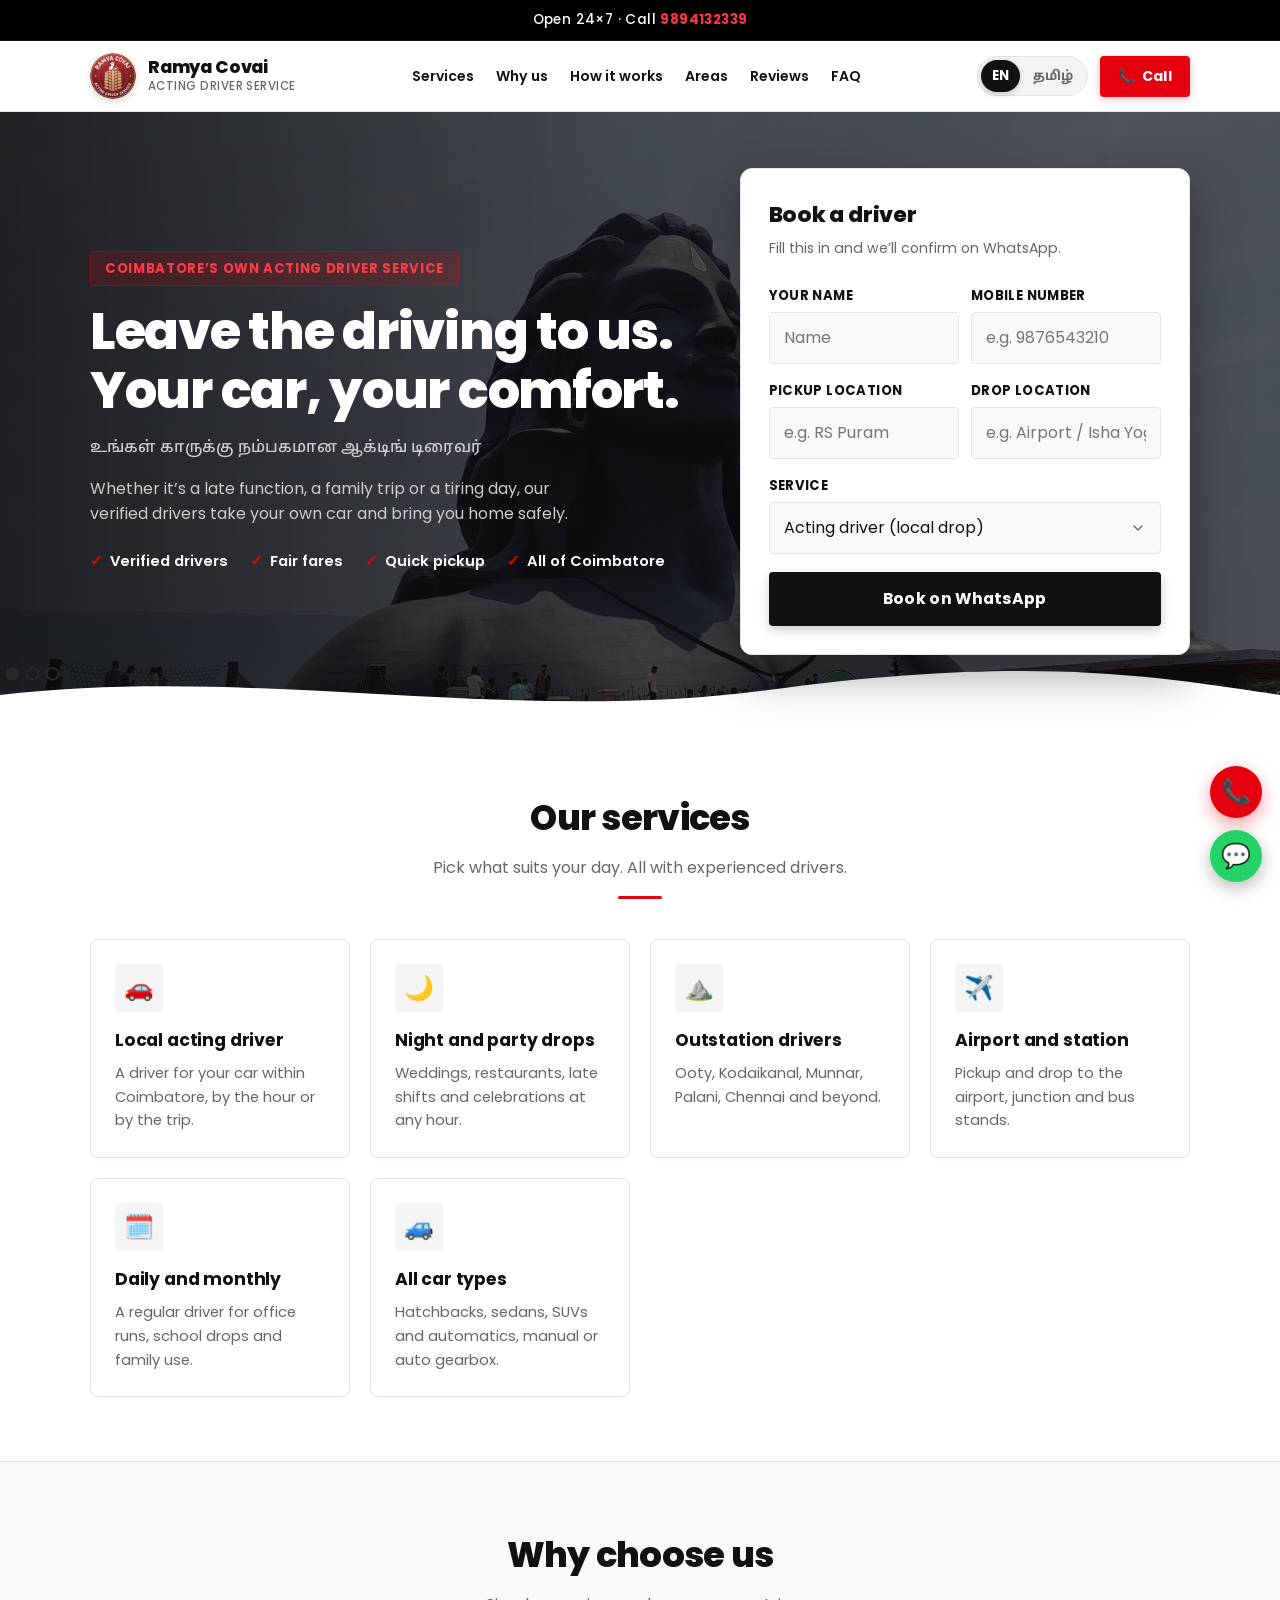
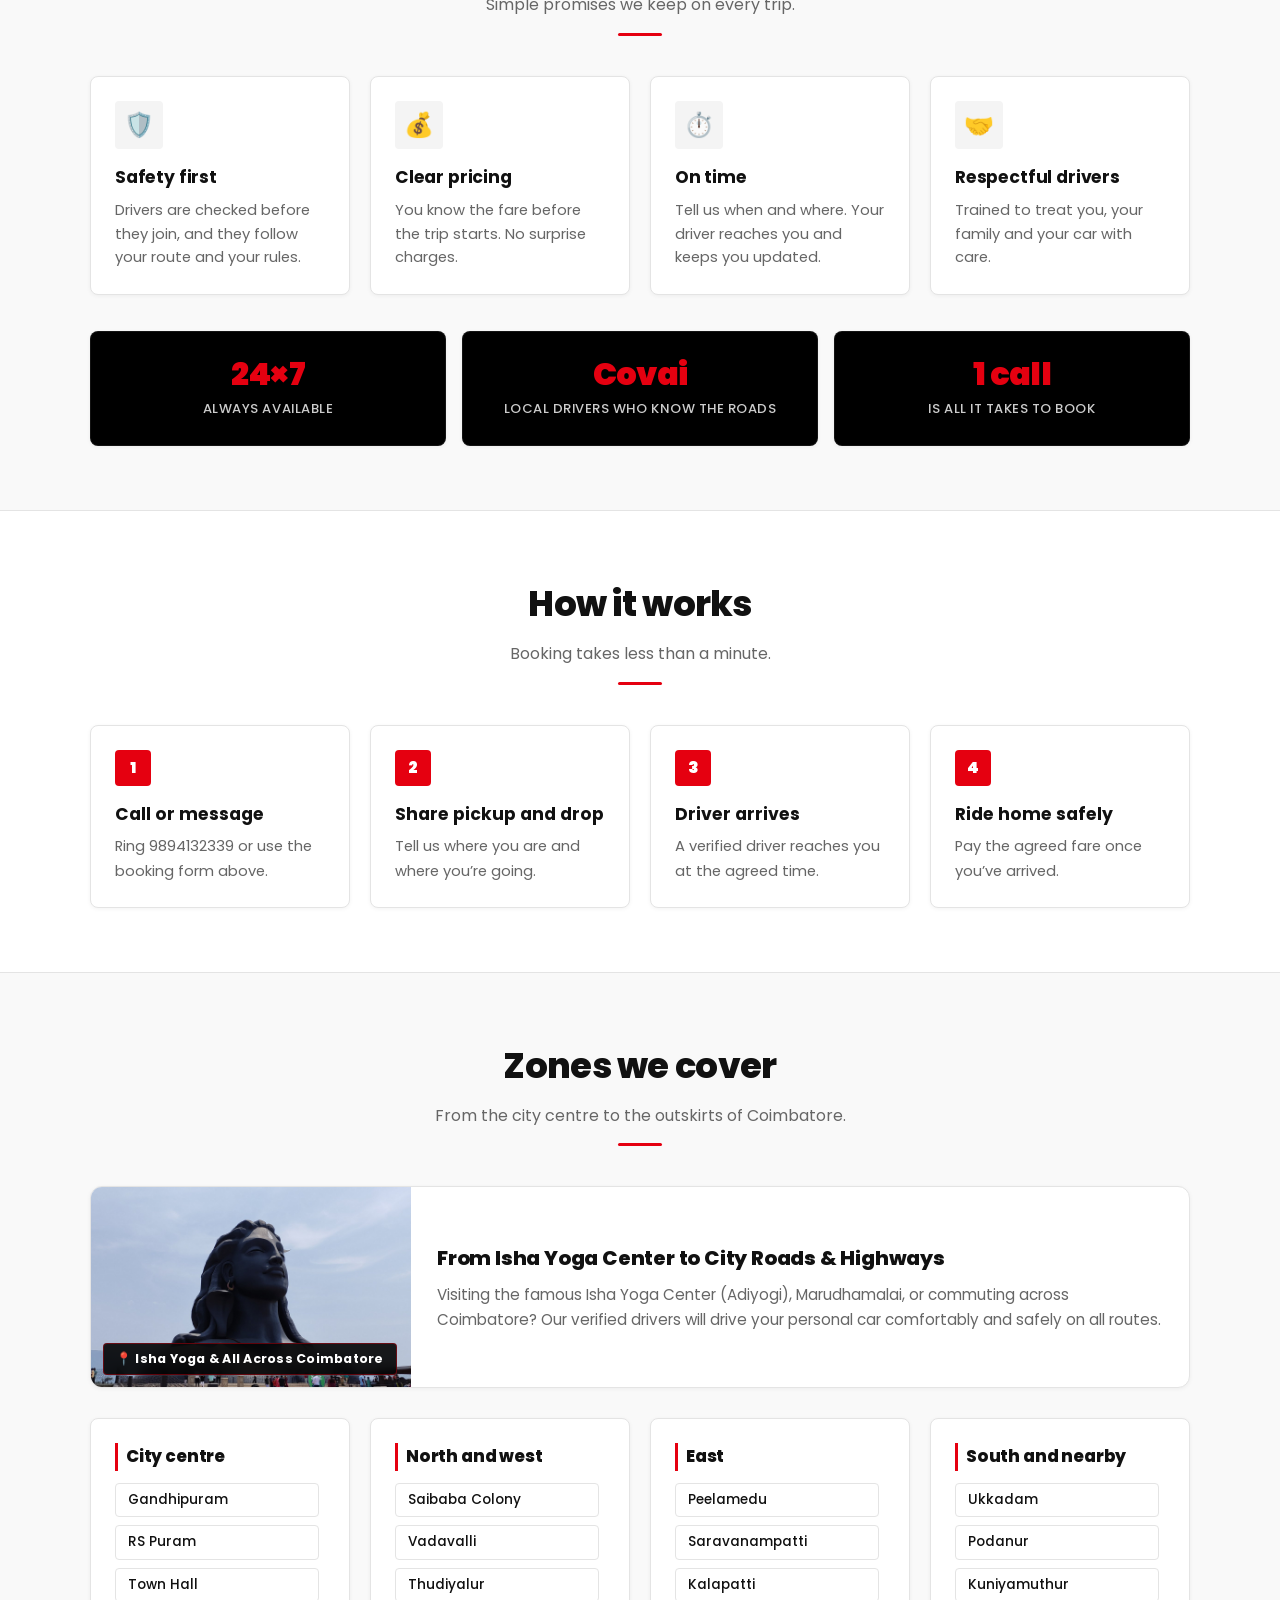
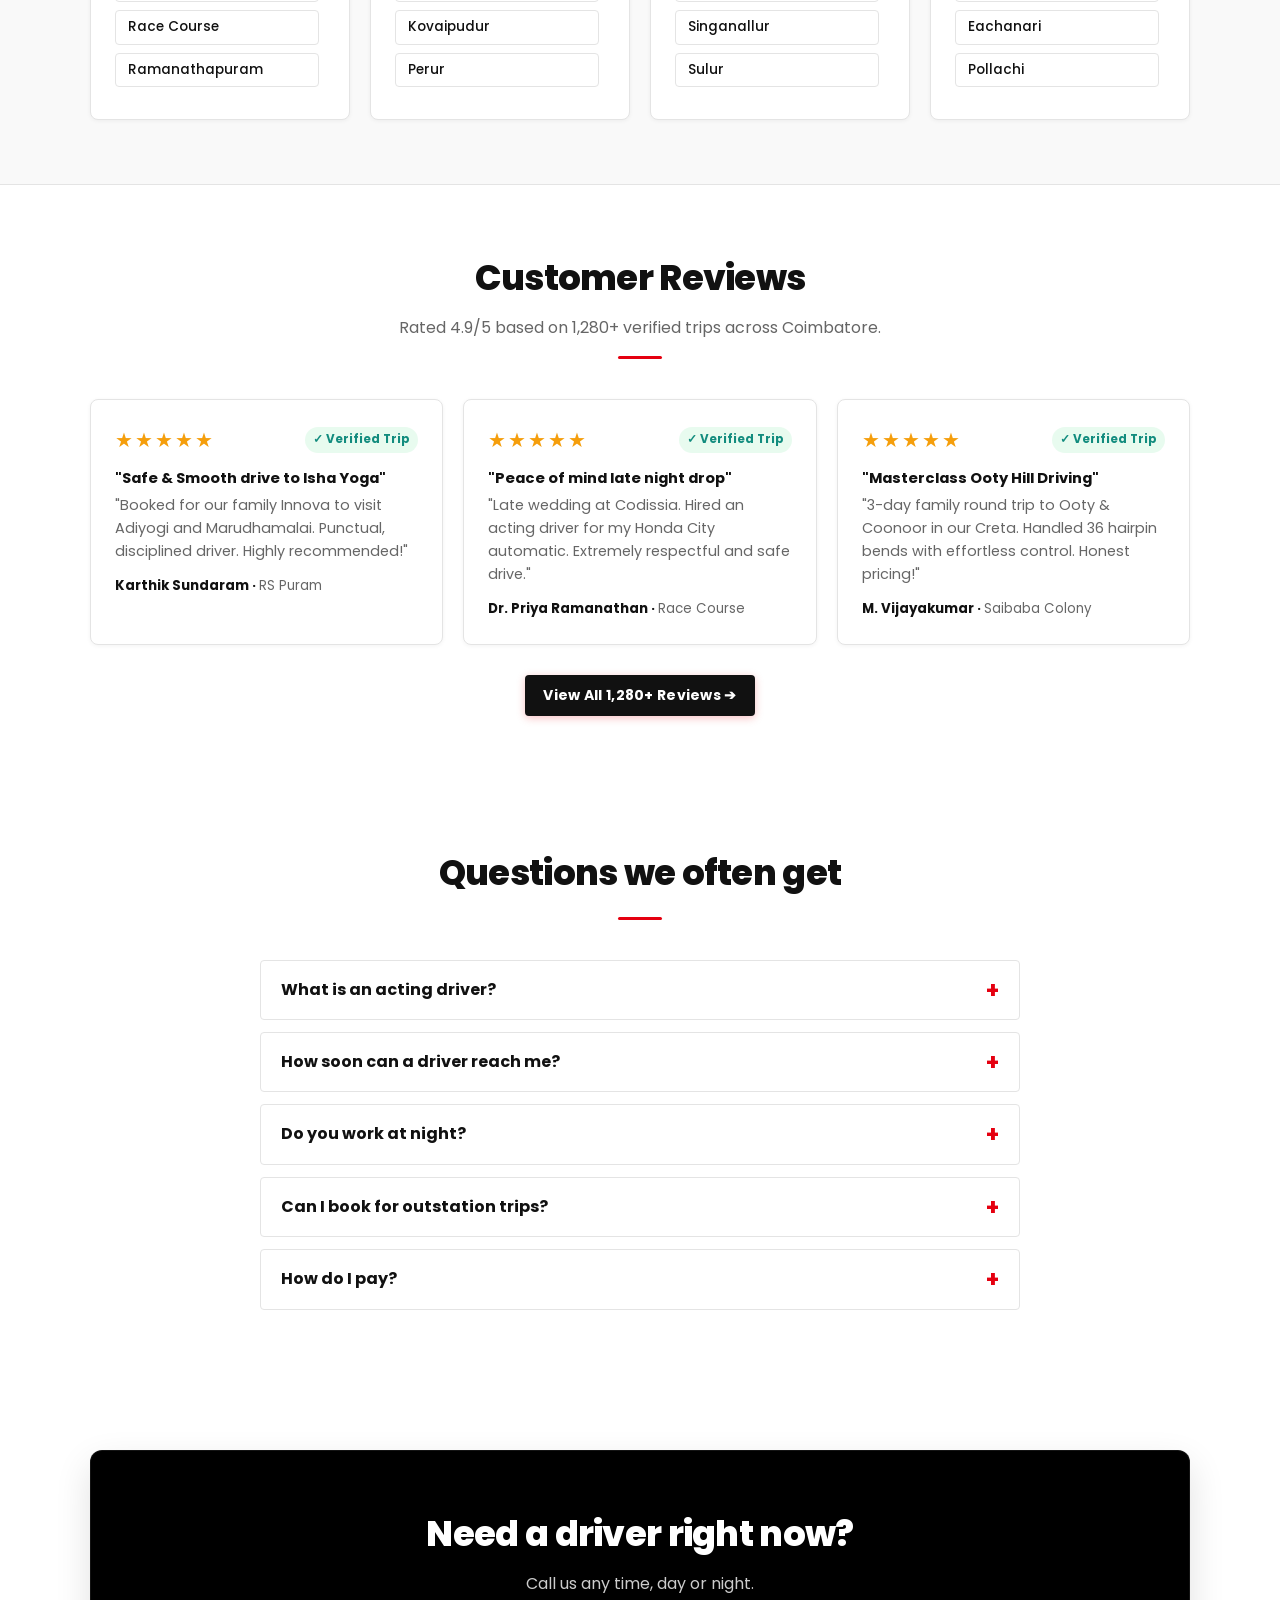
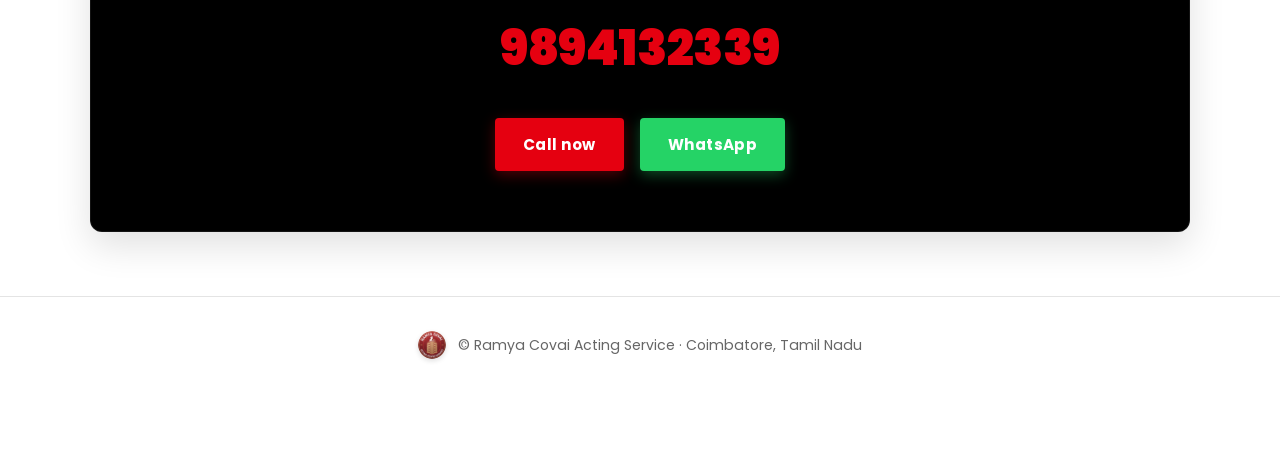
==== commit 1eb56dff: "Added the logo" ====
--- a/index.html
+++ b/index.html
@@ -9,13 +9,15 @@
 <link rel="preconnect" href="https://fonts.gstatic.com" crossorigin>
 <link rel="stylesheet" href="https://fonts.googleapis.com/css2?family=Noto+Sans+Tamil:wght@400;500;600;700;800&family=Poppins:wght@400;600;700;800&display=swap">
 <link rel="stylesheet" href="style.css">
+<link rel="icon" type="image/png" href="images/logo.png">
+<link rel="apple-touch-icon" href="images/logo.png">
 </head>
 <body>
 <div class="top">Open 24×7 · Call <a href="tel:+919894132339">9894132339</a></div>
 <nav id="navbar">
   <div class="wrap nav-container">
     <a class="logo" href="#top">
-      <i>R</i>
+      <img src="images/logo.png" alt="Ramya Covai Logo" class="logo-img" width="46" height="46">
       <div class="logo-text">
         <span class="logo-brand">Ramya Covai</span>
         <small class="logo-sub">Acting Driver Service</small>
@@ -344,7 +346,10 @@
 </section>
 
 <footer>
-  <div class="wrap">© Ramya Covai Acting Service · Coimbatore, Tamil Nadu</div>
+  <div class="wrap footer-wrap">
+    <img src="images/logo.png" alt="Ramya Covai Logo" class="footer-logo" width="28" height="28">
+    <span>© Ramya Covai Acting Service · Coimbatore, Tamil Nadu</span>
+  </div>
 </footer>
 
 <div class="wa">
--- a/style.css
+++ b/style.css
@@ -191,10 +191,30 @@
 .logo {
   display: flex;
   align-items: center;
-  gap: 10px;
+  gap: 12px;
   text-decoration: none;
   line-height: 1.2;
   flex-shrink: 0;
+  transition: transform 0.2s ease;
+}
+
+.logo:hover {
+  transform: translateY(-1px);
+}
+
+.logo-img {
+  width: 46px;
+  height: 46px;
+  object-fit: contain;
+  border-radius: 50%;
+  flex-shrink: 0;
+  display: block;
+  box-shadow: 0 3px 8px rgba(0, 0, 0, 0.15);
+  transition: transform 0.2s ease;
+}
+
+.logo:hover .logo-img {
+  transform: scale(1.05);
 }
 
 .logo i {
@@ -404,7 +424,7 @@
 .hero {
   background: 
     linear-gradient(to right, rgba(10, 10, 10, 0.88) 0%, rgba(15, 15, 15, 0.70) 50%, rgba(10, 10, 10, 0.65) 100%),
-    url('images/coimbatore-hero.jpg') center center / cover no-repeat;
+    url('images/isha-yogi-hero.jpg') center center / cover no-repeat;
   color: #ffffff;
   position: relative;
   overflow: hidden;
@@ -1048,7 +1068,7 @@
 .reviews-hero {
   background: 
     linear-gradient(to right, rgba(10, 10, 10, 0.90) 0%, rgba(18, 18, 18, 0.85) 100%),
-    url('images/coimbatore-hero.jpg') center center / cover no-repeat;
+    url('images/isha-yogi-hero.jpg') center center / cover no-repeat;
   color: #ffffff;
   padding: 50px 0 55px;
   text-align: center;
@@ -1357,6 +1377,22 @@
   border-top: 1px solid var(--line);
   background: var(--bg);
   width: 100%;
+}
+
+.footer-wrap {
+  display: flex;
+  align-items: center;
+  justify-content: center;
+  gap: 12px;
+  flex-wrap: wrap;
+}
+
+.footer-logo {
+  width: 28px;
+  height: 28px;
+  border-radius: 50%;
+  object-fit: contain;
+  box-shadow: 0 2px 5px rgba(0, 0, 0, 0.12);
 }
 
 .wa {
@@ -1539,6 +1575,11 @@
     gap: 8px;
   }
 
+  .logo-img {
+    width: 38px;
+    height: 38px;
+  }
+
   .logo i {
     width: 38px;
     height: 38px;
@@ -1611,6 +1652,11 @@
     gap: 6px;
   }
 
+  .logo-img {
+    width: 34px;
+    height: 34px;
+  }
+
   .logo i {
     width: 35px;
     height: 35px;
